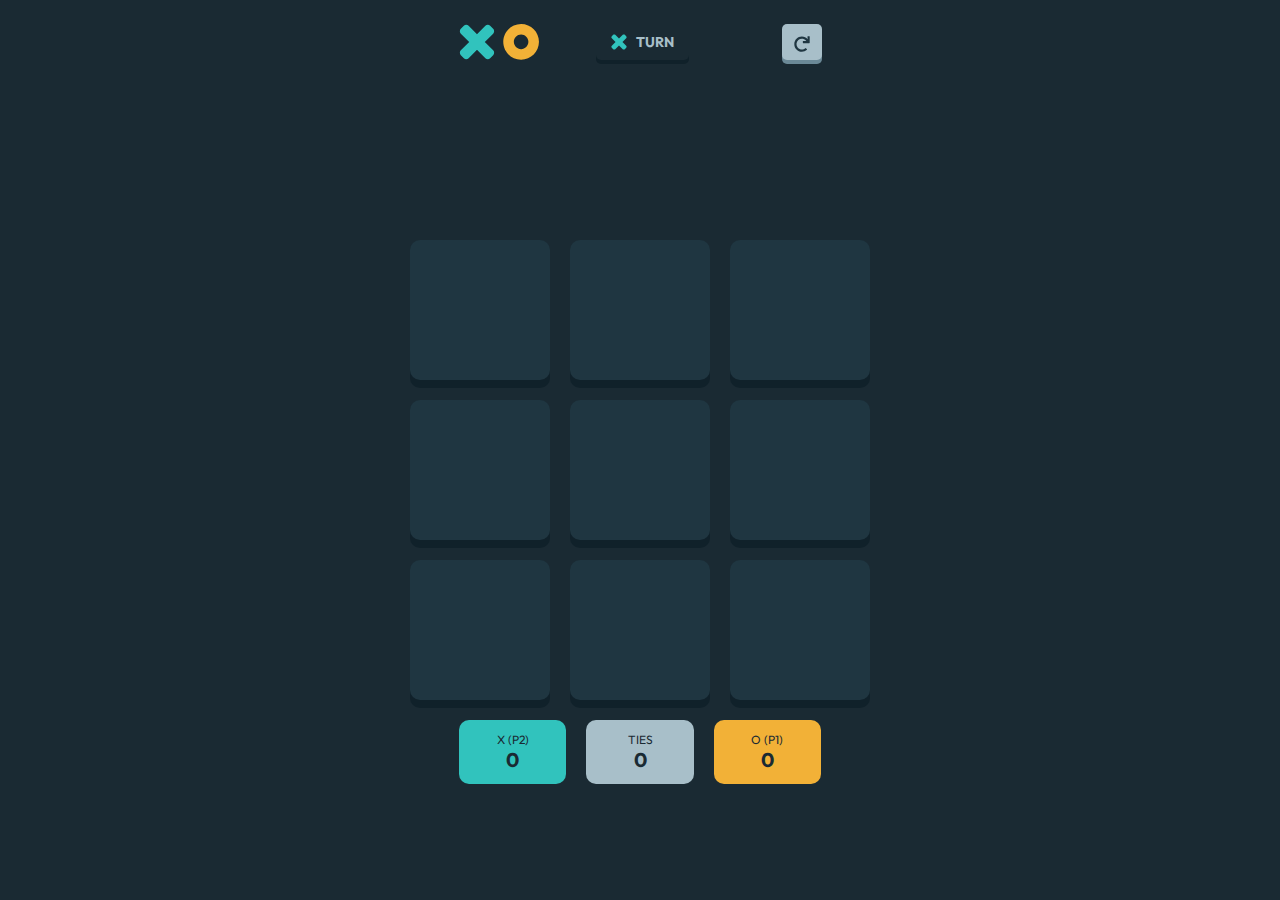
==== start.html @ 4eef0d19 "feat (app) : first commit" ====
<!DOCTYPE html>
<html lang="en">
	<head>
		<meta charset="UTF-8" />
		<meta name="viewport" content="width=device-width, initial-scale=1.0" />
		<title>tic-tac-toe</title>
		<link rel="stylesheet" href="./start.css" />
	</head>
	<body>
		<!-- <div class="truc"></div> -->
		<header>
			<div class="f-r">
				<img src="./assets/cross.svg" alt="cross" />
				<img src="./assets/circle.svg" alt="circle" />
			</div>
			<div class="div-turn">
				<img src="./assets/cross.svg" alt="cross-turn" />
				<p class="div-turn-para">TURN</p>
			</div>
			<button class="back-btn">
				<img src="./assets/Redo.svg" alt="redo" />
			</button>
		</header>
		<main>
			<div class="container">
				<button class="btn-pion"><img src="" alt="" id="pion" /></button>
				<button class="btn-pion"><img src="" alt="" id="pion" /></button>
				<button class="btn-pion"><img src="" alt="" id="pion" /></button>
				<button class="btn-pion"><img src="" alt="" id="pion" /></button>
				<button class="btn-pion"><img src="" alt="" id="pion" /></button>
				<button class="btn-pion"><img src="" alt="" id="pion" /></button>
				<button class="btn-pion"><img src="" alt="" id="pion" /></button>
				<button class="btn-pion"><img src="" alt="" id="pion" /></button>
				<button class="btn-pion"><img src="" alt="" id="pion" /></button>
			</div>
			<div class="players-row">
				<div class="players-div blue">
					<p class="players-div-para">X (P2)</p>
					<p class="score">0</p>
				</div>
				<div class="players-div gray">
					<p class="players-div-para">TIES</p>
					<p class="range">0</p>
				</div>
				<div class="players-div orange">
					<p class="players-div-para">O (P1)</p>
					<p class="score">0</p>
				</div>
			</div>
		</main>
		<!-- <section>
			<p class="player-win">PLAYER 1 WINS!</p>
			<div class="round-r">
				<img src="./assets/circle.svg" alt="circle-round">
				<h2>TAKES THE ROUND</h2>
			</div>
			<div class="btns-round">
				<button class="quit btn-truc">QUIT</button>
				<button class="next-round btn-truc">NEXT ROUND</button>
			</div>
		</section> -->
		<script src="main.js"></script>
	</body>
</html>
---- start.css ----
@import url("https://fonts.googleapis.com/css2?family=Outfit:wght@100..900&display=swap");
* {
	padding: 0;
	margin: 0;
	box-sizing: border-box;
	font-family: "Outfit", serif;
}
body {
	height: 100vh;
	background-color: #1a2a33;
	z-index: 0;
}
.truc {
	position: absolute;
	z-index: 1;
	background-color: #000000;
	opacity: 50%;
	height: 100vh;
	width: 100vw;
}
main {
	display: flex;
	flex-direction: column;
	justify-content: center;
}
header {
	display: flex;
	justify-content: center;
	flex-direction: row;
	padding: 24px 23px 64px 24px;
}
.f-r {
	display: flex;
	flex-direction: row;
	gap: 8px;
	margin-right: 46px;
}
.div-turn {
	display: flex;
	flex-direction: row;
	align-items: center;
	gap: 9px;
	padding: 9px 15px;
	border-radius: 5px;
	-webkit-box-shadow: 0px 4px 0px 0px #10212a;
	box-shadow: 0px 4px 0px 0px #10212a;
	margin-right: 74px;
}
img[alt="cross-turn"] {
	height: 16px;
	width: 16px;
	fill: #a8a8a8;
}
.div-turn-para {
	font-size: 14px;
	font-weight: 700;
	color: #a8bfc9;
}
.back-btn {
	display: flex;
	align-items: center;
	justify-content: center;
	cursor: pointer;
	padding: 12px 12px 8px 12px;
	border-radius: 5px;
	background-color: #a8bfc9;
	border: none;
	-webkit-box-shadow: 0px 4px 0px 0px #6b8997;
	box-shadow: 0px 4px 0px 0px #6b8997;
}
.container {
	display: grid;
	justify-content: center;
	grid-template-columns: repeat(3, 92px);
	grid-template-rows: repeat(3, 92px);
	gap: 20px 20px;
	margin-bottom: 20px;
}
.btn-pion {
    cursor: pointer;
	display: flex;
	align-items: center;
	justify-content: center;
	height: 100%;
	width: 100%;
	background-color: #1f3641;
	border-radius: 10px;
	border: none;
	-webkit-box-shadow: 0px 8px 0px 0px #10212a;
	box-shadow: 0px 8px 0px 0px #10212a;
}

img[alt="pion"] {
    height: 40px;
    width: 40px;
}

.players-row {
	display: flex;
	flex-direction: row;
	gap: 20px;
	margin: 0 24px;
}
.players-div {
	display: flex;
	align-items: center;
	justify-content: center;
	flex-direction: column;
	padding: 12px 0;
	width: 100%;
	border-radius: 10px;
}
.blue {
	background-color: #31c3bd;
}
.gray {
	background-color: #a8bfc9;
}
.orange {
	background-color: #f2b137;
}
.players-div-para {
	font-size: 12px;
	font-weight: 400;
	color: #1a2a33;
}
.score,
.range {
	font-size: 20px;
	font-weight: 700;
	color: #1a2a33;
}

section {
	position: absolute;
	top: 32%;
	width: 100%;
	display: flex;
	align-items: center;
	justify-content: center;
	flex-direction: column;
	z-index: 2;
	background-color: #1f3641;
	padding: 40px 47px 48px 48px;
}

.player-win {
	font-weight: 700;
	font-size: 14px;
	color: #a8bfc9;
	margin-bottom: 16px;
}

.round-r {
    display: flex;
    flex-direction: row;
    gap: 8px;
    margin-bottom: 24px;
}

h2 {
    font-weight: 700;
    font-size: 24px;
    color: #F2B137;
}

.btns-round {
    display: flex;
    flex-direction: row;
    gap: 16px;
    margin: 0 21px;
}

.btn-truc {
    padding: 15px 16px;
    font-weight: 700;
    font-size: 16px;
    border: none;
    border-radius: 10px;
    color: #1a2a33;
}

.quit {
    background-color: #A8BFC9;
    -webkit-box-shadow: 0px 4px 0px 0px #6B8997;
	box-shadow: 0px 4px 0px 0px #6B8997;
}

.next-round {
    background-color: #F2B137;
    -webkit-box-shadow: 0px 4px 0px 0px #CC8B13;
	box-shadow: 0px 4px 0px 0px #CC8B13;
}

img[alt="circle-round"] {
    height: 30px;
    width: 30px;
}

@media screen and (min-width: 376px) {
	body {
		display: flex;
		align-items: center;
		justify-content: center;
		flex-direction: column;
	}
	main {
		margin: auto;
		width: 67%;
	}
	.container {
		grid-template-columns: repeat(3, 140px);
		grid-template-rows: repeat(3, 140px);
	}
	header {
		justify-content: space-between;
		width: 67%;
		margin-bottom: 0;
	}    
    .round-r {
        align-items: center;
        gap: 24px;
    }
    
    h2 {
        font-size: 40px;
    }
    
    .btns-round {
        display: flex;
        flex-direction: row;
        gap: 16px;
        margin: 0 21px;
    }
    
    .btn-truc {
        padding: 15px 16px;
        font-weight: 700;
        font-size: 16px;
        border: none;
        border-radius: 10px;
        color: #1a2a33;
    }
    
    .quit {
        background-color: #A8BFC9;
        -webkit-box-shadow: 0px 4px 0px 0px #6B8997;
        box-shadow: 0px 4px 0px 0px #6B8997;
    }
    
    .next-round {
        background-color: #F2B137;
        -webkit-box-shadow: 0px 4px 0px 0px #CC8B13;
        box-shadow: 0px 4px 0px 0px #CC8B13;
    }
    
    img[alt="circle-round"] {
        height: 64px;
        width: 64px;
    }

    img[alt="pion"] {
        height: 64px;
        width: 64px;
    }

}

@media screen and (min-width: 769px) {
	body {
		display: flex;
		align-items: center;
		justify-content: center;
		flex-direction: column;
	}
	main {
		margin: auto;
		width: 32%;
	}
	.container {
		grid-template-columns: repeat(3, 140px);
		grid-template-rows: repeat(3, 140px);
	}
	header {
		justify-content: space-between;
		width: 32%;
		margin-bottom: 0;
	}
}
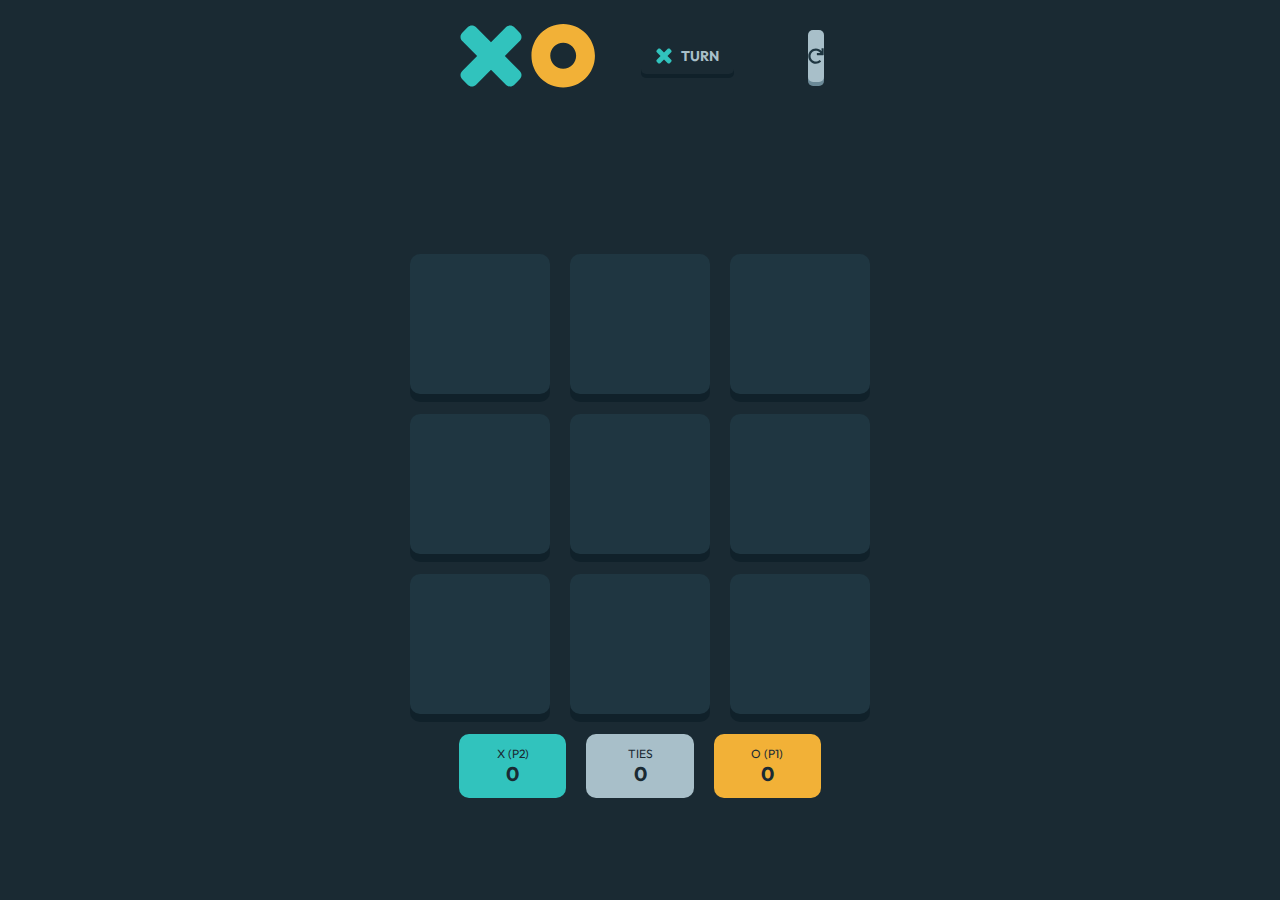
==== commit c4be6bf8: "feat (app) = finished win morpion not rest" ====
--- a/start.html
+++ b/start.html
@@ -7,14 +7,14 @@
 		<link rel="stylesheet" href="./start.css" />
 	</head>
 	<body>
-		<!-- <div class="truc"></div> -->
+		<div class="truc" id="truc"></div>
 		<header>
 			<div class="f-r">
 				<img src="./assets/cross.svg" alt="cross" />
 				<img src="./assets/circle.svg" alt="circle" />
 			</div>
 			<div class="div-turn">
-				<img src="./assets/cross.svg" alt="cross-turn" />
+				<img src="./assets/cross.svg" alt="cross-turn" id="cross-turn"/>
 				<p class="div-turn-para">TURN</p>
 			</div>
 			<button class="back-btn">
@@ -48,17 +48,17 @@
 				</div>
 			</div>
 		</main>
-		<!-- <section>
+		<section class="round-sect" id="round-sect">
 			<p class="player-win">PLAYER 1 WINS!</p>
 			<div class="round-r">
-				<img src="./assets/circle.svg" alt="circle-round">
-				<h2>TAKES THE ROUND</h2>
+				<img src="" alt="circle-round" id="pion-round">
+				<h2 id="heading-two">TAKES THE ROUND</h2>
 			</div>
 			<div class="btns-round">
 				<button class="quit btn-truc">QUIT</button>
 				<button class="next-round btn-truc">NEXT ROUND</button>
 			</div>
-		</section> -->
+		</section>
 		<script src="main.js"></script>
 	</body>
 </html>
--- a/start.css
+++ b/start.css
@@ -1,289 +1,305 @@
 @import url("https://fonts.googleapis.com/css2?family=Outfit:wght@100..900&display=swap");
 * {
-	padding: 0;
-	margin: 0;
-	box-sizing: border-box;
-	font-family: "Outfit", serif;
+  padding: 0;
+  margin: 0;
+  box-sizing: border-box;
+  font-family: "Outfit", serif;
 }
 body {
-	height: 100vh;
-	background-color: #1a2a33;
-	z-index: 0;
+  height: 100vh;
+  background-color: #1a2a33;
+  z-index: 0;
 }
 .truc {
-	position: absolute;
-	z-index: 1;
-	background-color: #000000;
-	opacity: 50%;
-	height: 100vh;
-	width: 100vw;
+  display: none;
+  position: absolute;
+  z-index: 1;
+  background-color: #000000;
+  opacity: 50%;
+  height: 100vh;
+  width: 100vw;
 }
 main {
-	display: flex;
-	flex-direction: column;
-	justify-content: center;
+  display: flex;
+  flex-direction: column;
+  justify-content: center;
 }
 header {
-	display: flex;
-	justify-content: center;
-	flex-direction: row;
-	padding: 24px 23px 64px 24px;
+  display: flex;
+  justify-content: center;
+  flex-direction: row;
+  padding: 24px 23px 64px 24px;
 }
 .f-r {
-	display: flex;
-	flex-direction: row;
-	gap: 8px;
-	margin-right: 46px;
+  display: flex;
+  flex-direction: row;
+  gap: 8px;
+  margin-right: 46px;
 }
 .div-turn {
-	display: flex;
-	flex-direction: row;
-	align-items: center;
-	gap: 9px;
-	padding: 9px 15px;
-	border-radius: 5px;
-	-webkit-box-shadow: 0px 4px 0px 0px #10212a;
-	box-shadow: 0px 4px 0px 0px #10212a;
-	margin-right: 74px;
+  display: flex;
+  flex-direction: row;
+  align-items: center;
+  gap: 9px;
+  padding: 9px 15px;
+  border-radius: 5px;
+  -webkit-box-shadow: 0px 4px 0px 0px #10212a;
+  box-shadow: 0px 4px 0px 0px #10212a;
+  margin-right: 74px;
 }
 img[alt="cross-turn"] {
-	height: 16px;
-	width: 16px;
-	fill: #a8a8a8;
+  height: 16px;
+  width: 16px;
+  fill: #a8a8a8;
 }
 .div-turn-para {
-	font-size: 14px;
-	font-weight: 700;
-	color: #a8bfc9;
+  font-size: 14px;
+  font-weight: 700;
+  color: #a8bfc9;
 }
 .back-btn {
-	display: flex;
-	align-items: center;
-	justify-content: center;
-	cursor: pointer;
-	padding: 12px 12px 8px 12px;
-	border-radius: 5px;
-	background-color: #a8bfc9;
-	border: none;
-	-webkit-box-shadow: 0px 4px 0px 0px #6b8997;
-	box-shadow: 0px 4px 0px 0px #6b8997;
+  display: flex;
+  align-items: center;
+  justify-content: center;
+  cursor: pointer;
+  padding: 12px 12px 8px 12px;
+  border-radius: 5px;
+  background-color: #a8bfc9;
+  border: none;
+  -webkit-box-shadow: 0px 4px 0px 0px #6b8997;
+  box-shadow: 0px 4px 0px 0px #6b8997;
 }
 .container {
-	display: grid;
-	justify-content: center;
-	grid-template-columns: repeat(3, 92px);
-	grid-template-rows: repeat(3, 92px);
-	gap: 20px 20px;
-	margin-bottom: 20px;
+  display: grid;
+  justify-content: center;
+  grid-template-columns: repeat(3, 92px);
+  grid-template-rows: repeat(3, 92px);
+  gap: 20px 20px;
+  margin-bottom: 20px;
 }
 .btn-pion {
-    cursor: pointer;
-	display: flex;
-	align-items: center;
-	justify-content: center;
-	height: 100%;
-	width: 100%;
-	background-color: #1f3641;
-	border-radius: 10px;
-	border: none;
-	-webkit-box-shadow: 0px 8px 0px 0px #10212a;
-	box-shadow: 0px 8px 0px 0px #10212a;
+  cursor: pointer;
+  display: flex;
+  align-items: center;
+  justify-content: center;
+  height: 100%;
+  width: 100%;
+  background-color: #1f3641;
+  border-radius: 10px;
+  border: none;
+  -webkit-box-shadow: 0px 8px 0px 0px #10212a;
+  box-shadow: 0px 8px 0px 0px #10212a;
 }
 
 img[alt="pion"] {
-    height: 40px;
-    width: 40px;
+  height: 40px;
+  width: 40px;
 }
 
 .players-row {
-	display: flex;
-	flex-direction: row;
-	gap: 20px;
-	margin: 0 24px;
+  display: flex;
+  flex-direction: row;
+  gap: 20px;
+  margin: 0 24px;
 }
 .players-div {
-	display: flex;
-	align-items: center;
-	justify-content: center;
-	flex-direction: column;
-	padding: 12px 0;
-	width: 100%;
-	border-radius: 10px;
+  display: flex;
+  align-items: center;
+  justify-content: center;
+  flex-direction: column;
+  padding: 12px 0;
+  width: 100%;
+  border-radius: 10px;
 }
 .blue {
-	background-color: #31c3bd;
+  background-color: #31c3bd;
 }
 .gray {
-	background-color: #a8bfc9;
+  background-color: #a8bfc9;
 }
 .orange {
-	background-color: #f2b137;
+  background-color: #f2b137;
 }
 .players-div-para {
-	font-size: 12px;
-	font-weight: 400;
-	color: #1a2a33;
+  font-size: 12px;
+  font-weight: 400;
+  color: #1a2a33;
 }
 .score,
 .range {
-	font-size: 20px;
-	font-weight: 700;
-	color: #1a2a33;
-}
-
-section {
-	position: absolute;
-	top: 32%;
-	width: 100%;
-	display: flex;
-	align-items: center;
-	justify-content: center;
-	flex-direction: column;
-	z-index: 2;
-	background-color: #1f3641;
-	padding: 40px 47px 48px 48px;
+  font-size: 20px;
+  font-weight: 700;
+  color: #1a2a33;
+}
+
+.round-sect {
+  display: none;
+  position: absolute;
+  top: 32%;
+  width: 100%;
+  /* display: flex;
+  align-items: center;
+  justify-content: center;
+  flex-direction: column; */
+  z-index: 2;
+  background-color: #1f3641;
+  padding: 40px 47px 48px 48px;
 }
 
 .player-win {
-	font-weight: 700;
-	font-size: 14px;
-	color: #a8bfc9;
-	margin-bottom: 16px;
+  font-weight: 700;
+  font-size: 14px;
+  color: #a8bfc9;
+  margin-bottom: 16px;
 }
 
 .round-r {
+  display: flex;
+  flex-direction: row;
+  gap: 8px;
+  margin-bottom: 24px;
+}
+
+h2 {
+  font-weight: 700;
+  font-size: 24px;
+  color: #f2b137;
+}
+
+.btns-round {
+  display: flex;
+  flex-direction: row;
+  gap: 16px;
+  margin: 0 21px;
+}
+
+.btn-truc {
+  padding: 15px 16px;
+  font-weight: 700;
+  font-size: 16px;
+  border: none;
+  border-radius: 10px;
+  color: #1a2a33;
+}
+
+.quit {
+  background-color: #a8bfc9;
+  -webkit-box-shadow: 0px 4px 0px 0px #6b8997;
+  box-shadow: 0px 4px 0px 0px #6b8997;
+}
+
+.next-round {
+  background-color: #f2b137;
+  -webkit-box-shadow: 0px 4px 0px 0px #cc8b13;
+  box-shadow: 0px 4px 0px 0px #cc8b13;
+}
+
+img[alt="circle-round"] {
+  height: 30px;
+  width: 30px;
+}
+
+@media screen and (min-width: 376px) {
+  body {
     display: flex;
-    flex-direction: row;
-    gap: 8px;
-    margin-bottom: 24px;
-}
-
-h2 {
-    font-weight: 700;
-    font-size: 24px;
-    color: #F2B137;
-}
-
-.btns-round {
+    align-items: center;
+    justify-content: center;
+    flex-direction: column;
+  }
+  main {
+    margin: auto;
+    width: 67%;
+  }
+  .container {
+    grid-template-columns: repeat(3, 140px);
+    grid-template-rows: repeat(3, 140px);
+  }
+  header {
+    align-items: center;
+    justify-content: space-between;
+    width: 67%;
+    margin-bottom: 0;
+  }
+  .round-r {
+    align-items: center;
+    gap: 24px;
+  }
+
+  h2 {
+    font-size: 40px;
+  }
+
+  .btns-round {
     display: flex;
     flex-direction: row;
     gap: 16px;
     margin: 0 21px;
-}
-
-.btn-truc {
+  }
+
+  .btn-truc {
     padding: 15px 16px;
     font-weight: 700;
     font-size: 16px;
     border: none;
     border-radius: 10px;
     color: #1a2a33;
-}
-
-.quit {
-    background-color: #A8BFC9;
-    -webkit-box-shadow: 0px 4px 0px 0px #6B8997;
-	box-shadow: 0px 4px 0px 0px #6B8997;
-}
-
-.next-round {
-    background-color: #F2B137;
-    -webkit-box-shadow: 0px 4px 0px 0px #CC8B13;
-	box-shadow: 0px 4px 0px 0px #CC8B13;
-}
-
-img[alt="circle-round"] {
-    height: 30px;
-    width: 30px;
-}
-
-@media screen and (min-width: 376px) {
-	body {
-		display: flex;
-		align-items: center;
-		justify-content: center;
-		flex-direction: column;
-	}
-	main {
-		margin: auto;
-		width: 67%;
-	}
-	.container {
-		grid-template-columns: repeat(3, 140px);
-		grid-template-rows: repeat(3, 140px);
-	}
-	header {
-		justify-content: space-between;
-		width: 67%;
-		margin-bottom: 0;
-	}    
-    .round-r {
-        align-items: center;
-        gap: 24px;
-    }
-    
-    h2 {
-        font-size: 40px;
-    }
-    
-    .btns-round {
-        display: flex;
-        flex-direction: row;
-        gap: 16px;
-        margin: 0 21px;
-    }
-    
-    .btn-truc {
-        padding: 15px 16px;
-        font-weight: 700;
-        font-size: 16px;
-        border: none;
-        border-radius: 10px;
-        color: #1a2a33;
-    }
-    
-    .quit {
-        background-color: #A8BFC9;
-        -webkit-box-shadow: 0px 4px 0px 0px #6B8997;
-        box-shadow: 0px 4px 0px 0px #6B8997;
-    }
-    
-    .next-round {
-        background-color: #F2B137;
-        -webkit-box-shadow: 0px 4px 0px 0px #CC8B13;
-        box-shadow: 0px 4px 0px 0px #CC8B13;
-    }
-    
-    img[alt="circle-round"] {
-        height: 64px;
-        width: 64px;
-    }
-
-    img[alt="pion"] {
-        height: 64px;
-        width: 64px;
-    }
+  }
+
+  .quit {
+    background-color: #a8bfc9;
+    -webkit-box-shadow: 0px 4px 0px 0px #6b8997;
+    box-shadow: 0px 4px 0px 0px #6b8997;
+  }
+
+  .next-round {
+    background-color: #f2b137;
+    -webkit-box-shadow: 0px 4px 0px 0px #cc8b13;
+    box-shadow: 0px 4px 0px 0px #cc8b13;
+  }
+
+  img[alt="circle-round"] {
+    height: 64px;
+    width: 64px;
+  }
+
+  img[alt="cross-turn"],
+  img[alt="circle-turn"] {
+    height: 16px;
+    width: 16px;
+  }
+
+  img[alt="cross"],
+  img[alt="circle"] {
+    height: 64px;
+    width: 64px;
+  }
+
+  .back-btn {
+    height: 52px;
+    width: 52px;
+    padding: 0;
+  }
 
 }
 
 @media screen and (min-width: 769px) {
-	body {
-		display: flex;
-		align-items: center;
-		justify-content: center;
-		flex-direction: column;
-	}
-	main {
-		margin: auto;
-		width: 32%;
-	}
-	.container {
-		grid-template-columns: repeat(3, 140px);
-		grid-template-rows: repeat(3, 140px);
-	}
-	header {
-		justify-content: space-between;
-		width: 32%;
-		margin-bottom: 0;
-	}
-}
+  body {
+    display: flex;
+    align-items: center;
+    justify-content: center;
+    flex-direction: column;
+  }
+  main {
+    margin: auto;
+    width: 32%;
+  }
+  .container {
+    grid-template-columns: repeat(3, 140px);
+    grid-template-rows: repeat(3, 140px);
+  }
+  header {
+    justify-content: space-between;
+    width: 32%;
+    margin-bottom: 0;
+  }
+}
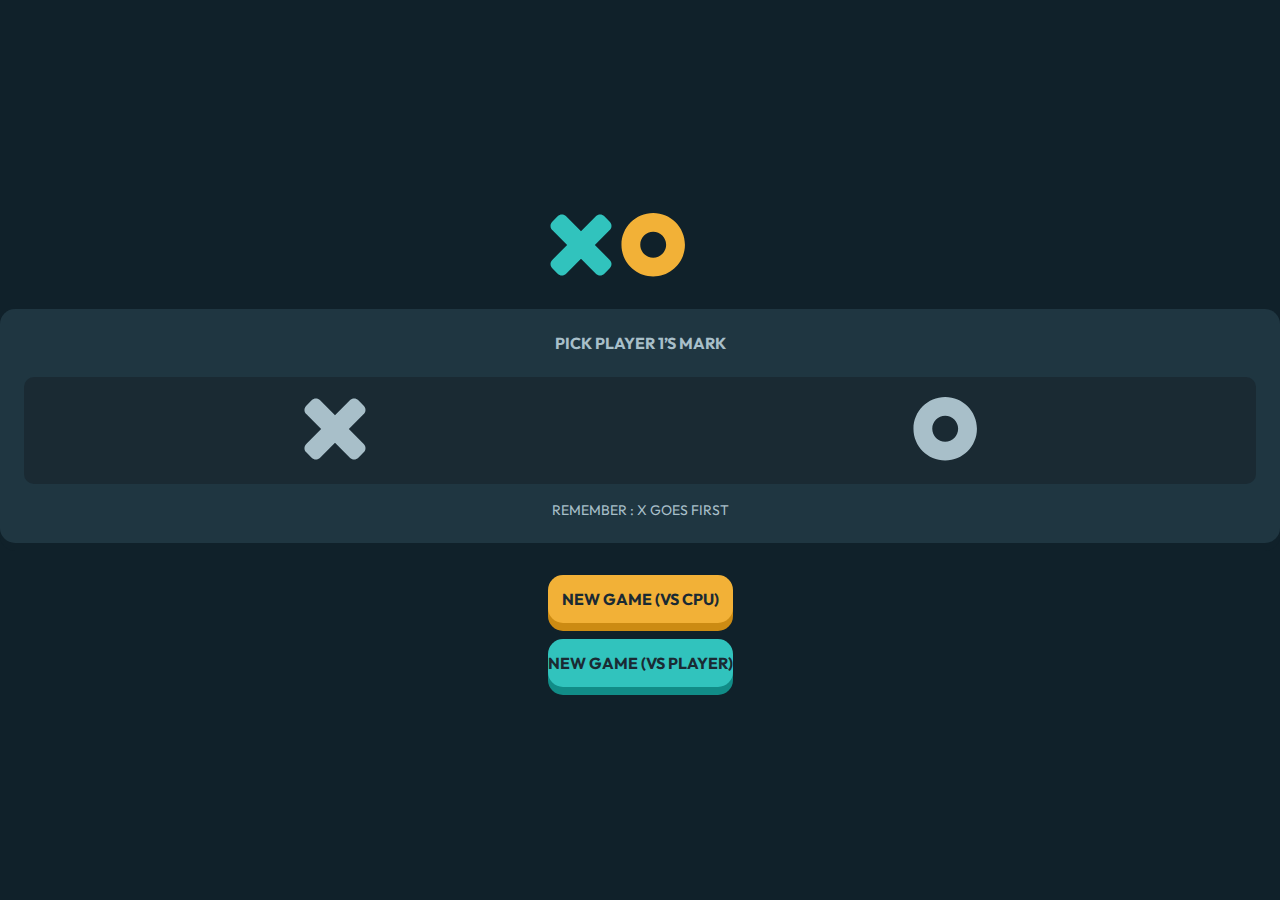
==== commit 8c6181e6: "feat (app) : commit two" ====
--- a/start.html
+++ b/start.html
@@ -14,14 +14,46 @@
 				<img src="./assets/circle.svg" alt="circle" />
 			</div>
 			<div class="div-turn">
-				<img src="./assets/cross.svg" alt="cross-turn" id="cross-turn"/>
+				<img src="./assets/cross.svg" alt="cross-turn" id="cross-turn" />
 				<p class="div-turn-para">TURN</p>
 			</div>
-			<button class="back-btn">
+			<button class="back-btn" id="back-btn">
 				<img src="./assets/Redo.svg" alt="redo" />
 			</button>
 		</header>
 		<main>
+			<div class="menu-game">
+				<div class="f-r">
+					<img src="./assets/cross.svg" alt="cross" />
+					<img src="./assets/circle.svg" alt="circle" />
+				</div>
+				<section class="choose-player">
+					<h1>PICK PLAYER 1’S MARK</h1>
+					<div class="choose-div">
+						<button class="choose-div-pion" id="choose-div-pion-cross">
+							<img
+								src="./assets/cross-choose.svg"
+								alt="cross"
+								id="cross-choose-active"
+							/>
+						</button>
+						<button class="choose-div-pion" id="choose-div-pion-circle">
+							<img
+								src="./assets/circle-choose.svg"
+								alt="circle"
+								id="circle-choose-active"
+							/>
+						</button>
+					</div>
+					<p class="remember">REMEMBER : X GOES FIRST</p>
+				</section>
+				<section class="second-sect">
+					<button class="cpu-btn">NEW GAME (VS CPU)</button>
+					<a href="./start.html"
+						><button class="player-btn">NEW GAME (VS PLAYER)</button></a
+					>
+				</section>
+			</div>
 			<div class="container">
 				<button class="btn-pion"><img src="" alt="" id="pion" /></button>
 				<button class="btn-pion"><img src="" alt="" id="pion" /></button>
@@ -36,27 +68,51 @@
 			<div class="players-row">
 				<div class="players-div blue">
 					<p class="players-div-para">X (P2)</p>
-					<p class="score">0</p>
+					<p class="score" id="cross-score">0</p>
 				</div>
 				<div class="players-div gray">
 					<p class="players-div-para">TIES</p>
-					<p class="range">0</p>
+					<p class="range" id="score-tied">0</p>
 				</div>
 				<div class="players-div orange">
 					<p class="players-div-para">O (P1)</p>
-					<p class="score">0</p>
+					<p class="score" id="circle-score">0</p>
 				</div>
 			</div>
 		</main>
 		<section class="round-sect" id="round-sect">
-			<p class="player-win">PLAYER 1 WINS!</p>
-			<div class="round-r">
-				<img src="" alt="circle-round" id="pion-round">
+			<p class="player-win" id="player-win"></p>
+			<div class="round-r" id="round-r">
+				<img src="" alt="circle-round" id="pion-round" />
 				<h2 id="heading-two">TAKES THE ROUND</h2>
 			</div>
 			<div class="btns-round">
-				<button class="quit btn-truc">QUIT</button>
-				<button class="next-round btn-truc">NEXT ROUND</button>
+				<a href="./index.html"><button class="quit btn-truc">QUIT</button></a>
+				<button class="next-round btn-truc" id="next-round">NEXT ROUND</button>
+			</div>
+		</section>
+		<section class="round-sect" id="round-sect-tied">
+			<p class="player-win" id="player-win"></p>
+			<div class="round-r" id="round-r">
+				<h2 id="heading-two-tied">TAKES THE ROUND</h2>
+			</div>
+			<div class="btns-round">
+				<a href="./index.html"><button class="quit btn-truc">QUIT</button></a>
+				<button class="next-round btn-truc" id="next-round-tied">
+					NEXT ROUND
+				</button>
+			</div>
+		</section>
+		<section class="round-sect-back" id="round-sect-back">
+			<p class="player-win" id="player-win"></p>
+			<div class="round-r" id="round-r">
+				<h2 id="heading-two-back">TAKES THE ROUND</h2>
+			</div>
+			<div class="btns-round">
+				<button class="quit btn-truc-back" id="no-back">QUIT</button>
+				<button class="next-round btn-truc-back" id="yes-back">
+					NEXT ROUND
+				</button>
 			</div>
 		</section>
 		<script src="main.js"></script>
--- a/start.css
+++ b/start.css
@@ -1,305 +1,447 @@
 @import url("https://fonts.googleapis.com/css2?family=Outfit:wght@100..900&display=swap");
 * {
-  padding: 0;
-  margin: 0;
-  box-sizing: border-box;
-  font-family: "Outfit", serif;
+	padding: 0;
+	margin: 0;
+	box-sizing: border-box;
+	font-family: "Outfit", serif;
 }
 body {
-  height: 100vh;
-  background-color: #1a2a33;
-  z-index: 0;
+	height: 100vh;
+	background-color: #1a2a33;
+	z-index: 0;
 }
 .truc {
-  display: none;
-  position: absolute;
-  z-index: 1;
-  background-color: #000000;
-  opacity: 50%;
-  height: 100vh;
-  width: 100vw;
+	display: none;
+	position: absolute;
+	z-index: 1;
+	background-color: #000000;
+	opacity: 50%;
+	height: 100vh;
+	width: 100vw;
 }
 main {
-  display: flex;
-  flex-direction: column;
-  justify-content: center;
+	display: flex;
+	flex-direction: column;
+	justify-content: center;
 }
 header {
-  display: flex;
-  justify-content: center;
-  flex-direction: row;
-  padding: 24px 23px 64px 24px;
+	display: flex;
+	justify-content: center;
+	flex-direction: row;
+	padding: 24px 23px 64px 24px;
 }
 .f-r {
-  display: flex;
-  flex-direction: row;
-  gap: 8px;
-  margin-right: 46px;
+	display: flex;
+	flex-direction: row;
+	gap: 8px;
+	margin-right: 46px;
 }
 .div-turn {
-  display: flex;
-  flex-direction: row;
-  align-items: center;
-  gap: 9px;
-  padding: 9px 15px;
-  border-radius: 5px;
-  -webkit-box-shadow: 0px 4px 0px 0px #10212a;
-  box-shadow: 0px 4px 0px 0px #10212a;
-  margin-right: 74px;
+	display: flex;
+	flex-direction: row;
+	align-items: center;
+	gap: 9px;
+	padding: 9px 15px;
+	border-radius: 5px;
+	-webkit-box-shadow: 0px 4px 0px 0px #10212a;
+	box-shadow: 0px 4px 0px 0px #10212a;
+	margin-right: 74px;
 }
 img[alt="cross-turn"] {
-  height: 16px;
-  width: 16px;
-  fill: #a8a8a8;
+	height: 16px;
+	width: 16px;
+	fill: #a8a8a8;
 }
 .div-turn-para {
-  font-size: 14px;
-  font-weight: 700;
-  color: #a8bfc9;
+	font-size: 14px;
+	font-weight: 700;
+	color: #a8bfc9;
 }
 .back-btn {
-  display: flex;
-  align-items: center;
-  justify-content: center;
-  cursor: pointer;
-  padding: 12px 12px 8px 12px;
-  border-radius: 5px;
-  background-color: #a8bfc9;
-  border: none;
-  -webkit-box-shadow: 0px 4px 0px 0px #6b8997;
-  box-shadow: 0px 4px 0px 0px #6b8997;
+	display: flex;
+	align-items: center;
+	justify-content: center;
+	cursor: pointer;
+	padding: 12px 12px 8px 12px;
+	border-radius: 5px;
+	background-color: #a8bfc9;
+	border: none;
+	-webkit-box-shadow: 0px 4px 0px 0px #6b8997;
+	box-shadow: 0px 4px 0px 0px #6b8997;
 }
 .container {
-  display: grid;
-  justify-content: center;
-  grid-template-columns: repeat(3, 92px);
-  grid-template-rows: repeat(3, 92px);
-  gap: 20px 20px;
-  margin-bottom: 20px;
+	display: grid;
+	z-index: 0;
+	justify-content: center;
+	grid-template-columns: repeat(3, 92px);
+	grid-template-rows: repeat(3, 92px);
+	gap: 20px 20px;
+	margin-bottom: 20px;
 }
 .btn-pion {
-  cursor: pointer;
-  display: flex;
-  align-items: center;
-  justify-content: center;
-  height: 100%;
-  width: 100%;
-  background-color: #1f3641;
-  border-radius: 10px;
-  border: none;
-  -webkit-box-shadow: 0px 8px 0px 0px #10212a;
-  box-shadow: 0px 8px 0px 0px #10212a;
+	cursor: pointer;
+	display: flex;
+	align-items: center;
+	justify-content: center;
+	height: 100%;
+	width: 100%;
+	background-color: #1f3641;
+	border-radius: 10px;
+	border: none;
+	-webkit-box-shadow: 0px 8px 0px 0px #10212a;
+	box-shadow: 0px 8px 0px 0px #10212a;
 }
 
 img[alt="pion"] {
-  height: 40px;
-  width: 40px;
+	height: 40px;
+	width: 40px;
 }
 
 .players-row {
-  display: flex;
-  flex-direction: row;
-  gap: 20px;
-  margin: 0 24px;
+	display: flex;
+	flex-direction: row;
+	gap: 20px;
+	margin: 0 24px;
 }
 .players-div {
-  display: flex;
-  align-items: center;
-  justify-content: center;
-  flex-direction: column;
-  padding: 12px 0;
-  width: 100%;
-  border-radius: 10px;
+	display: flex;
+	align-items: center;
+	justify-content: center;
+	flex-direction: column;
+	padding: 12px 0;
+	width: 100%;
+	border-radius: 10px;
 }
 .blue {
-  background-color: #31c3bd;
+	background-color: #31c3bd;
 }
 .gray {
-  background-color: #a8bfc9;
+	background-color: #a8bfc9;
 }
 .orange {
-  background-color: #f2b137;
+	background-color: #f2b137;
 }
 .players-div-para {
-  font-size: 12px;
-  font-weight: 400;
-  color: #1a2a33;
+	font-size: 12px;
+	font-weight: 400;
+	color: #1a2a33;
 }
 .score,
 .range {
-  font-size: 20px;
-  font-weight: 700;
-  color: #1a2a33;
+	font-size: 20px;
+	font-weight: 700;
+	color: #1a2a33;
 }
 
 .round-sect {
-  display: none;
-  position: absolute;
-  top: 32%;
-  width: 100%;
-  /* display: flex;
-  align-items: center;
-  justify-content: center;
-  flex-direction: column; */
-  z-index: 2;
-  background-color: #1f3641;
-  padding: 40px 47px 48px 48px;
+	display: none;
+	position: absolute;
+	align-items: center;
+	justify-content: center;
+	top: 32%;
+	width: 100%;
+	z-index: 2;
+	background-color: #1f3641;
+	padding: 40px 47px 48px 48px;
+}
+
+.round-sect-tied {
+	display: none;
+	position: absolute;
+	align-items: center;
+	justify-content: center;
+	top: 32%;
+	width: 100%;
+	z-index: 2;
+	background-color: #1f3641;
+	padding: 40px 47px 48px 48px;
+}
+
+.round-sect-back {
+	display: none;
+	position: absolute;
+	align-items: center;
+	justify-content: center;
+	top: 32%;
+	width: 100%;
+	z-index: 2;
+	background-color: #1f3641;
+	padding: 40px 20px 48px 20px;
 }
 
 .player-win {
-  font-weight: 700;
-  font-size: 14px;
-  color: #a8bfc9;
-  margin-bottom: 16px;
+	font-weight: 700;
+	font-size: 14px;
+	color: #a8bfc9;
+	margin-bottom: 16px;
 }
 
 .round-r {
-  display: flex;
-  flex-direction: row;
-  gap: 8px;
-  margin-bottom: 24px;
+	display: flex;
+	flex-direction: row;
+	gap: 8px;
+	margin-bottom: 24px;
 }
 
 h2 {
-  font-weight: 700;
-  font-size: 24px;
-  color: #f2b137;
+	font-weight: 700;
+	font-size: 24px;
+	color: #f2b137;
 }
 
 .btns-round {
-  display: flex;
-  flex-direction: row;
-  gap: 16px;
-  margin: 0 21px;
+	display: flex;
+	flex-direction: row;
+	gap: 16px;
+	margin: 0 21px;
 }
 
 .btn-truc {
-  padding: 15px 16px;
-  font-weight: 700;
-  font-size: 16px;
-  border: none;
-  border-radius: 10px;
-  color: #1a2a33;
-}
-
+	padding: 15px 16px;
+	font-weight: 700;
+	font-size: 16px;
+	border: none;
+	border-radius: 10px;
+	color: #1a2a33;
+}
+
+.btn-truc-back {
+	padding: 15px 16px;
+	font-weight: 700;
+	font-size: 16px;
+	border: none;
+	border-radius: 10px;
+	color: #1a2a33;
+}
 .quit {
-  background-color: #a8bfc9;
-  -webkit-box-shadow: 0px 4px 0px 0px #6b8997;
-  box-shadow: 0px 4px 0px 0px #6b8997;
+	background-color: #a8bfc9;
+	-webkit-box-shadow: 0px 4px 0px 0px #6b8997;
+	box-shadow: 0px 4px 0px 0px #6b8997;
 }
 
 .next-round {
-  background-color: #f2b137;
-  -webkit-box-shadow: 0px 4px 0px 0px #cc8b13;
-  box-shadow: 0px 4px 0px 0px #cc8b13;
+	background-color: #f2b137;
+	-webkit-box-shadow: 0px 4px 0px 0px #cc8b13;
+	box-shadow: 0px 4px 0px 0px #cc8b13;
 }
 
 img[alt="circle-round"] {
-  height: 30px;
-  width: 30px;
-}
+	height: 30px;
+	width: 30px;
+}
+
+img[alt="cross-turn"],
+img[alt="circle-turn"] {
+	height: 16px;
+	width: 16px;
+}
+
+a {
+	text-decoration: none;
+	color: #1a2a33;
+}
+
+/**
+* MENU CLASS
+**/
+
+.menu-game {
+	position: absolute;
+	top: 0;
+	left: 0;
+	right: 0;
+	bottom: 0;
+	display: flex;
+	justify-content: center;
+	flex-direction: column;
+	align-items: center;
+	z-index: 10;
+	background-color: #10212a;
+}
+
+.f-r {
+	display: flex;
+	align-items: center;
+	justify-content: center;
+	flex-direction: row;
+	gap: 8px;
+	margin-bottom: 32px;
+}
+.choose-player {
+	display: flex;
+	align-items: center;
+	justify-content: center;
+	flex-direction: column;
+	background-color: #1f3641;
+	border-radius: 15px;
+	-webkit-box-shadow: 0px 8px 0px 0px #10212a;
+	box-shadow: 0px 8px 0px 0px #10212a;
+	padding: 24px;
+	width: 100%;
+	margin-bottom: 32px;
+}
+h1 {
+	color: #a8bfc9;
+	font-weight: 700;
+	font-size: 16px;
+	text-align: center;
+}
+a {
+	text-decoration: none;
+	color: #1a2a33;
+}
+.choose-div {
+	display: flex;
+	flex-direction: row;
+	gap: 5px;
+	padding: 9px;
+	width: 100%;
+	background-color: #1a2a33;
+	border-radius: 10px;
+	margin: 24px 0 17px 0;
+}
+.choose-div-pion {
+	cursor: pointer;
+	padding: 11px 50px;
+	width: 100%;
+	background-color: #1a2a33;
+	border: none;
+}
+.choose {
+	background-color: #a8bfc9;
+	border: none;
+	border-radius: 10px;
+}
+.remember {
+	font-weight: 400;
+	font-size: 14px;
+	color: #a8bfc9;
+}
+.second-sect {
+	display: flex;
+	flex-direction: column;
+	gap: 1rem;
+}
+.cpu-btn,
+.player-btn {
+	width: 100%;
+	padding: 14px 0;
+	cursor: pointer;
+	color: #1a2a33;
+	font-size: 16px;
+	font-weight: 700;
+	border: none;
+	border-radius: 15px;
+}
+.cpu-btn {
+	background-color: #f2b137;
+	-webkit-box-shadow: 0px 8px 0px 0px #cc8b13;
+	box-shadow: 0px 8px 0px 0px #cc8b13;
+}
+.player-btn {
+	background-color: #31c3bd;
+	-webkit-box-shadow: 0px 8px 0px 0px #118c87;
+	box-shadow: 0px 8px 0px 0px #118c87;
+}
+
+/*
+* FIN MENU CLASS
+**/
 
 @media screen and (min-width: 376px) {
-  body {
-    display: flex;
-    align-items: center;
-    justify-content: center;
-    flex-direction: column;
-  }
-  main {
-    margin: auto;
-    width: 67%;
-  }
-  .container {
-    grid-template-columns: repeat(3, 140px);
-    grid-template-rows: repeat(3, 140px);
-  }
-  header {
-    align-items: center;
-    justify-content: space-between;
-    width: 67%;
-    margin-bottom: 0;
-  }
-  .round-r {
-    align-items: center;
-    gap: 24px;
-  }
-
-  h2 {
-    font-size: 40px;
-  }
-
-  .btns-round {
-    display: flex;
-    flex-direction: row;
-    gap: 16px;
-    margin: 0 21px;
-  }
-
-  .btn-truc {
-    padding: 15px 16px;
-    font-weight: 700;
-    font-size: 16px;
-    border: none;
-    border-radius: 10px;
-    color: #1a2a33;
-  }
-
-  .quit {
-    background-color: #a8bfc9;
-    -webkit-box-shadow: 0px 4px 0px 0px #6b8997;
-    box-shadow: 0px 4px 0px 0px #6b8997;
-  }
-
-  .next-round {
-    background-color: #f2b137;
-    -webkit-box-shadow: 0px 4px 0px 0px #cc8b13;
-    box-shadow: 0px 4px 0px 0px #cc8b13;
-  }
-
-  img[alt="circle-round"] {
-    height: 64px;
-    width: 64px;
-  }
-
-  img[alt="cross-turn"],
-  img[alt="circle-turn"] {
-    height: 16px;
-    width: 16px;
-  }
-
-  img[alt="cross"],
-  img[alt="circle"] {
-    height: 64px;
-    width: 64px;
-  }
-
-  .back-btn {
-    height: 52px;
-    width: 52px;
-    padding: 0;
-  }
-
+	body {
+		display: flex;
+		align-items: center;
+		justify-content: center;
+		flex-direction: column;
+	}
+	main {
+		margin: auto;
+		width: 67%;
+	}
+	.container {
+		grid-template-columns: repeat(3, 140px);
+		grid-template-rows: repeat(3, 140px);
+	}
+	header {
+		align-items: center;
+		justify-content: space-between;
+		width: 67%;
+		margin-bottom: 0;
+	}
+	.round-r {
+		align-items: center;
+		gap: 24px;
+	}
+
+	h2 {
+		font-size: 40px;
+	}
+
+	.btns-round {
+		display: flex;
+		flex-direction: row;
+		gap: 16px;
+		margin: 0 21px;
+	}
+
+	.btn-truc {
+		padding: 15px 16px;
+		font-weight: 700;
+		font-size: 16px;
+		border: none;
+		border-radius: 10px;
+		color: #1a2a33;
+	}
+
+	.quit {
+		background-color: #a8bfc9;
+		-webkit-box-shadow: 0px 4px 0px 0px #6b8997;
+		box-shadow: 0px 4px 0px 0px #6b8997;
+	}
+
+	.next-round {
+		background-color: #f2b137;
+		-webkit-box-shadow: 0px 4px 0px 0px #cc8b13;
+		box-shadow: 0px 4px 0px 0px #cc8b13;
+	}
+
+	img[alt="circle-round"] {
+		height: 64px;
+		width: 64px;
+	}
+
+	img[alt="cross"],
+	img[alt="circle"] {
+		height: 64px;
+		width: 64px;
+	}
+
+	.back-btn {
+		height: 52px;
+		width: 52px;
+		padding: 0;
+	}
 }
 
 @media screen and (min-width: 769px) {
-  body {
-    display: flex;
-    align-items: center;
-    justify-content: center;
-    flex-direction: column;
-  }
-  main {
-    margin: auto;
-    width: 32%;
-  }
-  .container {
-    grid-template-columns: repeat(3, 140px);
-    grid-template-rows: repeat(3, 140px);
-  }
-  header {
-    justify-content: space-between;
-    width: 32%;
-    margin-bottom: 0;
-  }
-}
+	body {
+		display: flex;
+		align-items: center;
+		justify-content: center;
+		flex-direction: column;
+	}
+	main {
+		margin: auto;
+		width: 32%;
+	}
+	.container {
+		grid-template-columns: repeat(3, 140px);
+		grid-template-rows: repeat(3, 140px);
+	}
+	header {
+		justify-content: space-between;
+		width: 32%;
+		margin-bottom: 0;
+	}
+}
